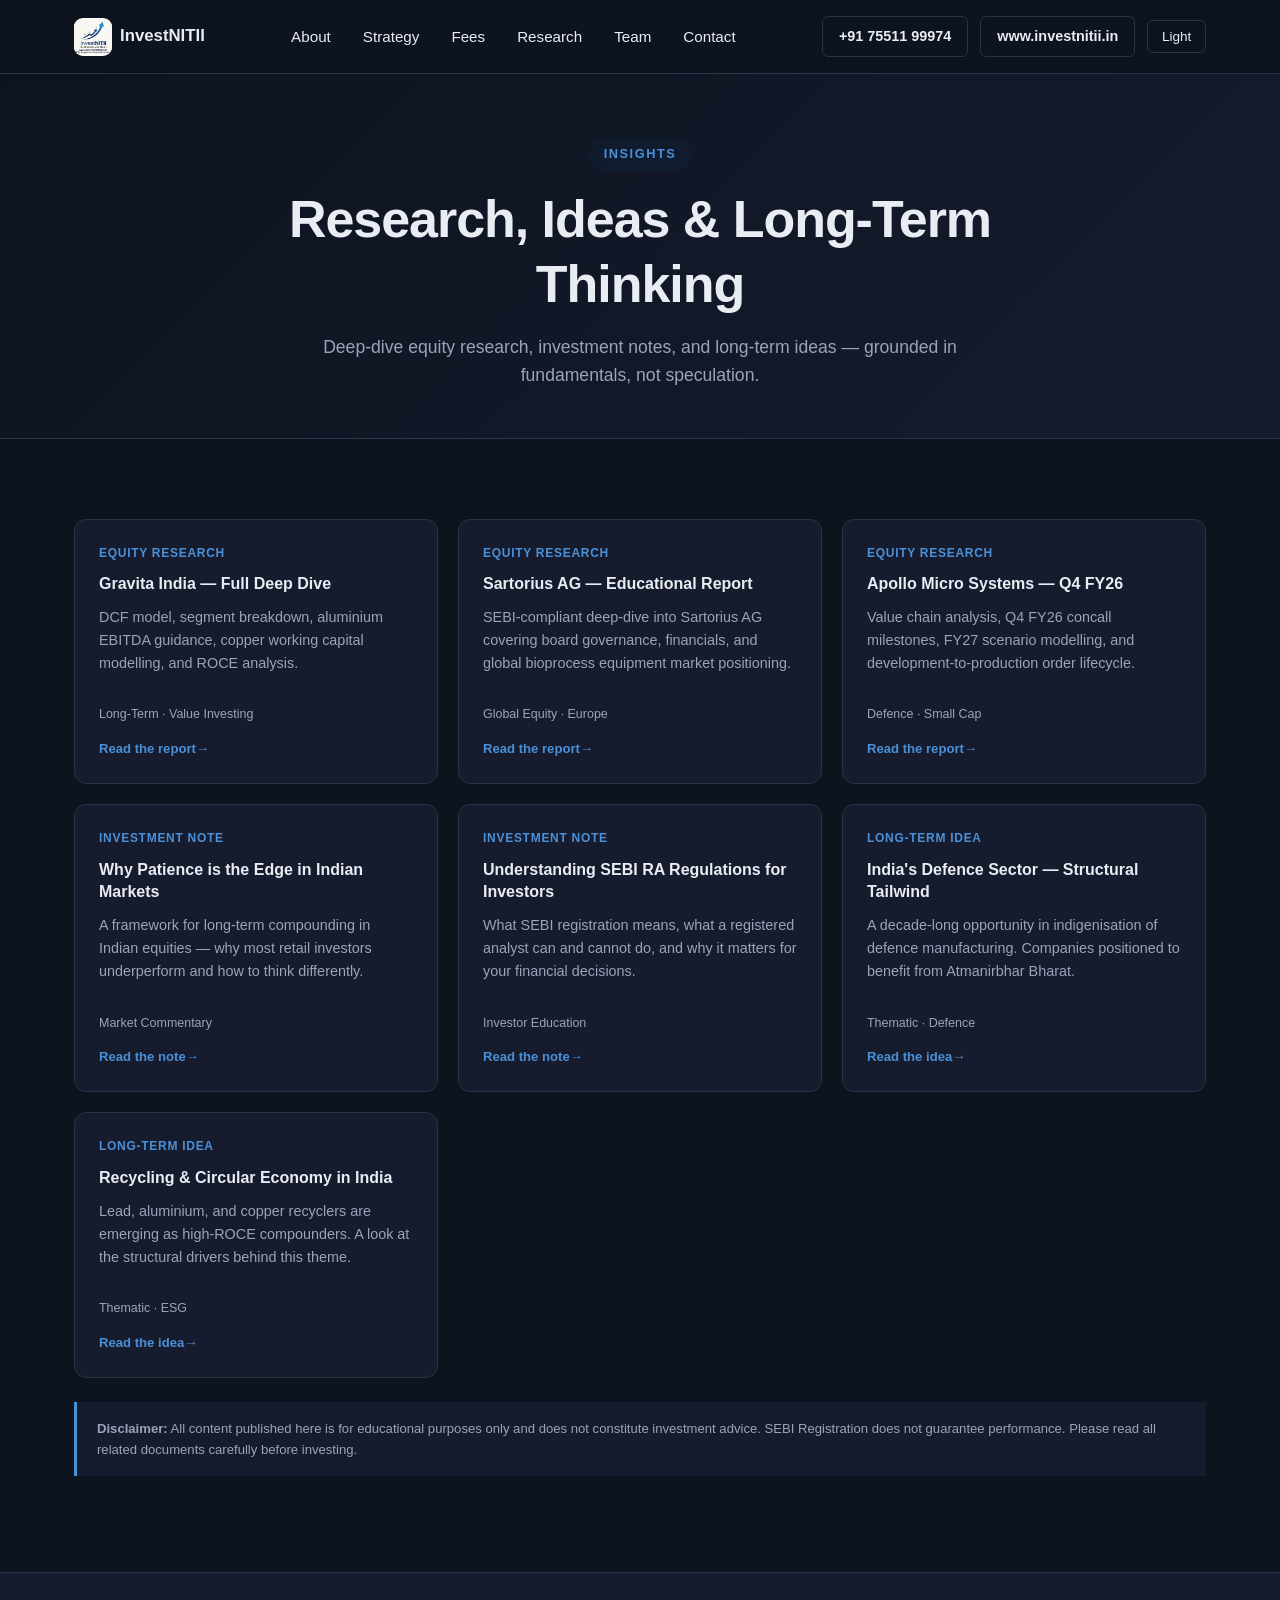
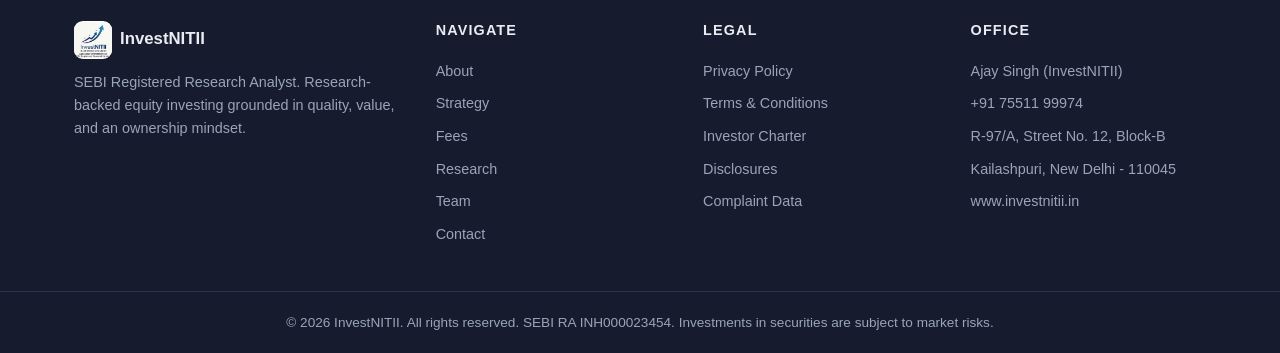
==== research/index.html @ 19f16cee "added research multile mamangement" ====
<!DOCTYPE html>
<html lang="en">
<head>
  <meta charset="UTF-8" />
  <meta name="viewport" content="width=device-width, initial-scale=1.0" />

  <!-- Primary SEO -->
  <title>Research &amp; Insights — InvestNITII (SEBI RA INH000023454)</title>
  <meta name="description" content="Equity research reports, investment notes, and long-term ideas from InvestNITII — SEBI Registered Research Analyst INH000023454." />
  <meta name="author" content="Ajay Singh (InvestNITII)" />
  <meta name="robots" content="index, follow" />
  <link rel="canonical" href="https://www.investnitii.in/research/" />
  <meta name="theme-color" content="#0e0f12" />

  <!-- Open Graph -->
  <meta property="og:type" content="website" />
  <meta property="og:site_name" content="InvestNITII" />
  <meta property="og:title" content="Research &amp; Insights — InvestNITII" />
  <meta property="og:description" content="Equity research reports, investment notes, and long-term ideas, grounded in fundamentals." />
  <meta property="og:url" content="https://www.investnitii.in/research/" />
  <meta property="og:image" content="https://www.investnitii.in/assets/InvestNITII.png" />

  <link rel="icon" type="image/x-icon" href="/favicon.ico" />
  <link rel="icon" type="image/png" sizes="32x32" href="/favicon-32x32.png" />
  <link rel="icon" type="image/png" sizes="16x16" href="/favicon-16x16.png" />
  <link rel="apple-touch-icon" sizes="180x180" href="/apple-touch-icon.png" />

  <link rel="stylesheet" href="/css/styles.css" />
  <link rel="stylesheet" href="/css/logo.css" />
  <link rel="stylesheet" href="/css/research.css" />
</head>
<body class="dark">
  <!-- Header / Navigation -->
  <header class="site-header">
    <div class="container nav-wrap">
      <a href="/" class="brand">
        <span class="logo-badge">
          <img src="/assets/InvestNITII.png" alt="InvestNITII Logo" class="logo-badge__img" width="38" height="38" decoding="async" />
        </span>
        <span class="brand-text">InvestNITII</span>
      </a>
      <nav class="main-nav" aria-label="Main">
        <ul>
          <li><a href="/#about">About</a></li>
          <li><a href="/#strategy">Strategy</a></li>
          <li><a href="/#fees">Fees</a></li>
          <li><a href="/research/">Research</a></li>
          <li><a href="/#team">Team</a></li>
          <li><a href="/#contact">Contact</a></li>
        </ul>
      </nav>
      <div class="nav-actions">
        <a href="tel:+917551199974" class="btn btn-ghost">+91 75511 99974</a>
        <a href="https://www.investnitii.in" target="_blank" rel="noopener" class="btn btn-ghost">www.investnitii.in</a>
        <button id="themeToggle" class="theme-toggle" aria-label="Toggle theme">Dark</button>
      </div>
    </div>
  </header>

  <section class="page-hero">
    <div class="container">
      <p class="eyebrow center">Insights</p>
      <h1>Research, Ideas &amp; Long-Term Thinking</h1>
      <p class="hero-sub">
        Deep-dive equity research, investment notes, and long-term ideas —
        grounded in fundamentals, not speculation.
      </p>
    </div>
  </section>

  <section class="insights">
    <div class="container">
      <!-- ADD A NEW POST: copy one <article> block, change the tag, title,
           href (must match the folder name under /research/), summary and meta. -->
      <div class="insights-grid">
          <article class="insight-card">
            <span class="insight-tag">Equity Research</span>
            <h3><a class="insight-card__link" href="/research/gravita-india-deep-dive/">Gravita India — Full Deep Dive</a></h3>
            <p>DCF model, segment breakdown, aluminium EBITDA guidance, copper working capital modelling, and ROCE analysis.</p>
            <span class="insight-meta">Long-Term · Value Investing</span>
            <span class="insight-card__more">Read the report</span>
          </article>
          <article class="insight-card">
            <span class="insight-tag">Equity Research</span>
            <h3><a class="insight-card__link" href="/research/sartorius-ag-educational-report/">Sartorius AG — Educational Report</a></h3>
            <p>SEBI-compliant deep-dive into Sartorius AG covering board governance, financials, and global bioprocess equipment market positioning.</p>
            <span class="insight-meta">Global Equity · Europe</span>
            <span class="insight-card__more">Read the report</span>
          </article>
          <article class="insight-card">
            <span class="insight-tag">Equity Research</span>
            <h3><a class="insight-card__link" href="/research/apollo-micro-systems-q4-fy26/">Apollo Micro Systems — Q4 FY26</a></h3>
            <p>Value chain analysis, Q4 FY26 concall milestones, FY27 scenario modelling, and development-to-production order lifecycle.</p>
            <span class="insight-meta">Defence · Small Cap</span>
            <span class="insight-card__more">Read the report</span>
          </article>
          <article class="insight-card">
            <span class="insight-tag">Investment Note</span>
            <h3><a class="insight-card__link" href="/research/why-patience-is-the-edge-in-indian-markets/">Why Patience is the Edge in Indian Markets</a></h3>
            <p>A framework for long-term compounding in Indian equities — why most retail investors underperform and how to think differently.</p>
            <span class="insight-meta">Market Commentary</span>
            <span class="insight-card__more">Read the note</span>
          </article>
          <article class="insight-card">
            <span class="insight-tag">Investment Note</span>
            <h3><a class="insight-card__link" href="/research/understanding-sebi-ra-regulations/">Understanding SEBI RA Regulations for Investors</a></h3>
            <p>What SEBI registration means, what a registered analyst can and cannot do, and why it matters for your financial decisions.</p>
            <span class="insight-meta">Investor Education</span>
            <span class="insight-card__more">Read the note</span>
          </article>
          <article class="insight-card">
            <span class="insight-tag">Long-Term Idea</span>
            <h3><a class="insight-card__link" href="/research/india-defence-sector-structural-tailwind/">India's Defence Sector — Structural Tailwind</a></h3>
            <p>A decade-long opportunity in indigenisation of defence manufacturing. Companies positioned to benefit from Atmanirbhar Bharat.</p>
            <span class="insight-meta">Thematic · Defence</span>
            <span class="insight-card__more">Read the idea</span>
          </article>
          <article class="insight-card">
            <span class="insight-tag">Long-Term Idea</span>
            <h3><a class="insight-card__link" href="/research/recycling-and-circular-economy-in-india/">Recycling & Circular Economy in India</a></h3>
            <p>Lead, aluminium, and copper recyclers are emerging as high-ROCE compounders. A look at the structural drivers behind this theme.</p>
            <span class="insight-meta">Thematic · ESG</span>
            <span class="insight-card__more">Read the idea</span>
          </article>
      </div>

      <p class="insights-disclaimer">
        <strong>Disclaimer:</strong> All content published here is for educational purposes only and does not constitute investment advice.
        SEBI Registration does not guarantee performance. Please read all related documents carefully before investing.
      </p>
    </div>
  </section>

  <!-- Footer -->
  <footer class="site-footer">
    <div class="container footer-grid">
      <div>
        <div class="brand">
          <span class="logo-badge logo-badge--up">
            <img src="/assets/InvestNITII.png" alt="InvestNITII Logo" class="logo-badge__img" width="38" height="38" decoding="async" loading="lazy" />
          </span>
          <span class="brand-text">InvestNITII</span>
        </div>
        <p class="footer-blurb">
          SEBI Registered Research Analyst. Research-backed equity investing
          grounded in quality, value, and an ownership mindset.
        </p>
      </div>
      <div>
        <h5>Navigate</h5>
        <ul>
          <li><a href="/#about">About</a></li>
          <li><a href="/#strategy">Strategy</a></li>
          <li><a href="/#fees">Fees</a></li>
          <li><a href="/research/">Research</a></li>
          <li><a href="/#team">Team</a></li>
          <li><a href="/#contact">Contact</a></li>
        </ul>
      </div>
      <div>
        <h5>Legal</h5>
        <ul>
          <li><a href="/pages/privacy-policy.html">Privacy Policy</a></li>
          <li><a href="/pages/privacy-policy.html#terms">Terms &amp; Conditions</a></li>
          <li><a href="/pages/privacy-policy.html#charter">Investor Charter</a></li>
          <li><a href="/pages/privacy-policy.html#ra-disclosure">Disclosures</a></li>
          <li><a href="/pages/complaint-data.html">Complaint Data</a></li>
        </ul>
      </div>
      <div>
        <h5>Office</h5>
        <ul>
          <li>Ajay Singh (InvestNITII)</li>
          <li><a href="tel:+917551199974">+91 75511 99974</a></li>
          <li>R-97/A, Street No. 12, Block-B</li>
          <li>Kailashpuri, New Delhi - 110045</li>
          <li><a href="https://www.investnitii.in" target="_blank" rel="noopener">www.investnitii.in</a></li>
        </ul>
      </div>
    </div>
    <div class="copyright">
      <div class="container">
        © 2026 InvestNITII. All rights reserved. SEBI RA INH000023454.
        Investments in securities are subject to market risks.
      </div>
    </div>
  </footer>

  <script src="/js/main.js"></script>
</body>
</html>
---- css/styles.css ----
/* ---------- Reset & Base ---------- */
*, *::before, *::after { box-sizing: border-box; }
html { scroll-behavior: smooth; }
body {
  margin: 0;
  font-family: -apple-system, BlinkMacSystemFont, "Segoe UI", Roboto, "Helvetica Neue", Arial, sans-serif;
  color: #1a1f2e;
  background: #ffffff;
  line-height: 1.6;
  -webkit-font-smoothing: antialiased;
  transition: background 0.3s ease, color 0.3s ease;
}

:root {
  --bg: #ffffff;
  --bg-alt: #f7f8fb;
  --text: #1a1f2e;
  --text-muted: #5a6477;
  --border: #e4e8ef;
  --primary: #0a4d8c;
  --primary-dark: #073a6b;
  --accent: #c8a050;
  --card-bg: #ffffff;
  --shadow: 0 4px 20px rgba(10, 30, 60, 0.06);
  --shadow-lg: 0 12px 40px rgba(10, 30, 60, 0.1);
}

body.dark {
  --bg: #0e1320;
  --bg-alt: #161c2d;
  --text: #e8ecf3;
  --text-muted: #9aa4b8;
  --border: #2a3245;
  --primary: #4a90d9;
  --primary-dark: #3a7ec0;
  --accent: #d4b06a;
  --card-bg: #161c2d;
  --shadow: 0 4px 20px rgba(0, 0, 0, 0.3);
  --shadow-lg: 0 12px 40px rgba(0, 0, 0, 0.5);
  background: var(--bg);
  color: var(--text);
}

body { background: var(--bg); color: var(--text); }

.container {
  max-width: 1180px;
  margin: 0 auto;
  padding: 0 1.5rem;
}

h1, h2, h3, h4, h5 {
  font-weight: 700;
  line-height: 1.25;
  margin: 0 0 0.75rem;
  color: var(--text);
}
h1 { font-size: clamp(2rem, 4.5vw, 3.25rem); letter-spacing: -0.02em; }
h2 { font-size: clamp(1.6rem, 3vw, 2.25rem); letter-spacing: -0.01em; }
h3 { font-size: 1.2rem; }
p  { margin: 0 0 1rem; color: var(--text-muted); }

a { color: var(--primary); text-decoration: none; transition: color 0.2s; }
a:hover { color: var(--primary-dark); }

/* ---------- Buttons ---------- */
.btn {
  display: inline-block;
  padding: 0.75rem 1.5rem;
  border-radius: 6px;
  font-weight: 600;
  font-size: 0.95rem;
  border: 1.5px solid transparent;
  cursor: pointer;
  transition: all 0.2s ease;
  text-align: center;
}
.btn-primary {
  background: var(--primary);
  color: #fff;
  border-color: var(--primary);
}
.btn-primary:hover { background: var(--primary-dark); border-color: var(--primary-dark); color: #fff; }
.btn-outline {
  background: transparent;
  color: var(--primary);
  border-color: var(--primary);
}
.btn-outline:hover { background: var(--primary); color: #fff; }
.btn-ghost {
  background: transparent;
  color: var(--text);
  border-color: var(--border);
  padding: 0.5rem 1rem;
  font-size: 0.9rem;
}
.btn-ghost:hover { border-color: var(--primary); color: var(--primary); }

/* ---------- Header ---------- */
.site-header {
  position: sticky;
  top: 0;
  z-index: 100;
  background: rgba(255, 255, 255, 0.95);
  backdrop-filter: blur(10px);
  border-bottom: 1px solid var(--border);
}
body.dark .site-header { background: rgba(14, 19, 32, 0.95); }

.nav-wrap {
  display: flex;
  align-items: center;
  justify-content: space-between;
  padding: 1rem 1.5rem;
  gap: 2rem;
}
.brand {
  display: flex;
  align-items: center;
  gap: 0.5rem;
  font-weight: 700;
}
.brand-mark {
  display: inline-flex;
  align-items: center;
  justify-content: center;
  width: 38px;
  height: 38px;
  background: var(--primary);
  color: #fff;
  border-radius: 6px;
  font-size: 0.85rem;
  letter-spacing: 0.05em;
}
.brand-logo {
  width: 38px;
  height: 38px;
  object-fit: contain;
  border-radius: 6px;
}
.brand-text { color: var(--text); font-size: 1.05rem; }

.main-nav ul {
  display: flex;
  gap: 2rem;
  list-style: none;
  margin: 0;
  padding: 0;
}
.main-nav a {
  color: var(--text);
  font-weight: 500;
  font-size: 0.95rem;
}
.main-nav a:hover { color: var(--primary); }

.nav-actions { display: flex; gap: 0.75rem; align-items: center; }
.theme-toggle {
  background: transparent;
  border: 1px solid var(--border);
  color: var(--text);
  padding: 0.5rem 0.85rem;
  border-radius: 6px;
  cursor: pointer;
  font-size: 0.85rem;
  transition: all 0.2s;
}
.theme-toggle:hover { border-color: var(--primary); color: var(--primary); }

/* ---------- Hero ---------- */
.hero {
  padding: 6rem 0 5rem;
  background: linear-gradient(135deg, var(--bg) 0%, var(--bg-alt) 100%);
  text-align: center;
}
.eyebrow {
  display: inline-block;
  font-size: 0.8rem;
  font-weight: 600;
  text-transform: uppercase;
  letter-spacing: 0.12em;
  color: var(--primary);
  background: rgba(10, 77, 140, 0.08);
  padding: 0.4rem 0.9rem;
  border-radius: 20px;
  margin-bottom: 1.5rem;
}
.hero h1 { max-width: 900px; margin: 0 auto 1.25rem; }
.hero h1 .accent { color: var(--primary); }
.hero-sub {
  font-size: 1.1rem;
  max-width: 680px;
  margin: 0 auto 2rem;
}
.hero-cta {
  display: flex;
  gap: 1rem;
  justify-content: center;
  flex-wrap: wrap;
  margin-bottom: 2.5rem;
}
.credentials {
  display: flex;
  gap: 2rem;
  justify-content: center;
  flex-wrap: wrap;
  list-style: none;
  padding: 0;
  margin: 0;
  font-size: 0.9rem;
  color: var(--text-muted);
}
.credentials strong { color: var(--text); }

/* ---------- About ---------- */
.about { padding: 5rem 0; background: var(--bg); }
.grid-2 {
  display: grid;
  grid-template-columns: 1fr 1fr;
  gap: 3rem;
  align-items: center;
}
.about-stats {
  display: grid;
  grid-template-columns: 1fr 1fr;
  gap: 1rem;
}
.stat {
  background: var(--bg-alt);
  border: 1px solid var(--border);
  border-radius: 10px;
  padding: 1.75rem 1.25rem;
  text-align: center;
}
.stat-num {
  display: block;
  font-size: 2.25rem;
  font-weight: 700;
  color: var(--primary);
  line-height: 1;
  margin-bottom: 0.4rem;
}
.stat-label {
  font-size: 0.85rem;
  color: var(--text-muted);
  text-transform: uppercase;
  letter-spacing: 0.05em;
}

/* ---------- Services / Strategy ---------- */
.services { padding: 5rem 0; background: var(--bg-alt); }
.section-sub {
  text-align: center;
  max-width: 620px;
  margin: 0 auto 3rem;
}
.services h2, .fees h2, .compliance h2, .team h2 { text-align: center; }
.eyebrow.center { display: block; text-align: center; margin: 0 auto 1rem; width: fit-content; }

.cards {
  display: grid;
  grid-template-columns: repeat(3, 1fr);
  gap: 1.5rem;
}
.cards-4 { grid-template-columns: repeat(4, 1fr); }
.card {
  background: var(--card-bg);
  border: 1px solid var(--border);
  border-radius: 10px;
  padding: 2rem;
  box-shadow: var(--shadow);
  transition: transform 0.2s, box-shadow 0.2s;
}
.card:hover { transform: translateY(-4px); box-shadow: var(--shadow-lg); }
.card-icon {
  width: 48px;
  height: 48px;
  border-radius: 8px;
  background: rgba(10, 77, 140, 0.1);
  color: var(--primary);
  display: inline-flex;
  align-items: center;
  justify-content: center;
  font-size: 1.5rem;
  font-weight: 700;
  margin-bottom: 1rem;
}

/* ---------- Vision / Goal mini-cards (inside About) ---------- */
.vm-grid {
  display: grid;
  grid-template-columns: 1fr 1fr;
  gap: 1rem;
  margin-top: 1.5rem;
}
.vm-card {
  background: var(--bg-alt);
  border: 1px solid var(--border);
  border-left: 3px solid var(--primary);
  border-radius: 8px;
  padding: 1.25rem;
}
.vm-card h4 {
  font-size: 0.85rem;
  text-transform: uppercase;
  letter-spacing: 0.1em;
  color: var(--primary);
  margin: 0 0 0.5rem;
}
.vm-card p { font-size: 0.9rem; margin: 0; }

/* ---------- Team ---------- */
.team { padding: 5rem 0; background: var(--bg); }
.team-grid {
  display: grid;
  grid-template-columns: 1fr 1fr;
  gap: 2rem;
}
.member {
  background: var(--card-bg);
  border: 1px solid var(--border);
  border-radius: 12px;
  padding: 2rem;
  box-shadow: var(--shadow);
}
.member-avatar {
  width: 64px;
  height: 64px;
  border-radius: 50%;
  background: linear-gradient(135deg, var(--primary), var(--primary-dark));
  color: #fff;
  display: inline-flex;
  align-items: center;
  justify-content: center;
  font-size: 1.4rem;
  font-weight: 700;
  margin-bottom: 1rem;
  letter-spacing: 0.05em;
}
.member h3 { font-size: 1.3rem; margin-bottom: 0.25rem; }
.member-role {
  color: var(--primary);
  font-weight: 600;
  font-size: 0.9rem;
  margin-bottom: 1rem;
}
.member-creds {
  list-style: none;
  padding: 0;
  margin: 1.25rem 0 0;
  border-top: 1px solid var(--border);
  padding-top: 1rem;
}
.member-creds li {
  font-size: 0.85rem;
  color: var(--text-muted);
  padding: 0.3rem 0;
}
.member-creds li::before {
  content: "▸ ";
  color: var(--primary);
  font-weight: 700;
}

/* ---------- Fees ---------- */
.fees { padding: 5rem 0; background: var(--bg); }
.pricing {
  display: grid;
  grid-template-columns: repeat(3, 1fr);
  gap: 1.5rem;
  align-items: stretch;
}
.pricing.pricing-single {
  grid-template-columns: minmax(0, 520px);
  justify-content: center;
}
.pricing.pricing-single .plan.featured { transform: none; }
.pricing.pricing-single .plan.featured:hover { transform: translateY(-4px); }
.pricing.pricing-five {
  grid-template-columns: repeat(5, 1fr);
}
.pricing.pricing-five .plan.featured { transform: none; }
.pricing.pricing-five .plan.featured:hover { transform: translateY(-4px); }
.fee-note {
  max-width: 620px;
  margin: 2rem auto 0;
  text-align: center;
  font-size: 0.85rem;
  color: var(--text-muted);
  font-style: italic;
}
.plan {
  position: relative;
  background: var(--card-bg);
  border: 1px solid var(--border);
  border-radius: 12px;
  padding: 2rem 1.75rem;
  display: flex;
  flex-direction: column;
  transition: transform 0.2s, box-shadow 0.2s;
}
.plan:hover { transform: translateY(-4px); box-shadow: var(--shadow-lg); }
.plan.featured {
  border-color: var(--primary);
  border-width: 2px;
  transform: scale(1.03);
  box-shadow: var(--shadow-lg);
}
.plan.featured:hover { transform: scale(1.03) translateY(-4px); }
.badge {
  position: absolute;
  top: -12px;
  left: 50%;
  transform: translateX(-50%);
  background: var(--primary);
  color: #fff;
  padding: 0.3rem 0.9rem;
  border-radius: 20px;
  font-size: 0.75rem;
  font-weight: 600;
  text-transform: uppercase;
  letter-spacing: 0.05em;
}
.price {
  font-size: 2rem;
  font-weight: 700;
  color: var(--text);
  margin: 0.75rem 0 0.25rem;
}
.price span {
  display: block;
  font-size: 0.85rem;
  font-weight: 500;
  color: var(--text-muted);
  margin-top: 0.25rem;
}
.plan-meta {
  font-size: 0.85rem;
  color: var(--primary);
  margin-bottom: 1.25rem;
  font-weight: 500;
}
.plan ul,
.plan-features {
  list-style: none;
  padding: 0;
  margin: 0.75rem 0 1.5rem;
  flex: 1;
}
.plan li {
  padding: 0.5rem 0;
  border-bottom: 1px solid var(--border);
  font-size: 0.95rem;
  color: var(--text-muted);
}
.plan li::before {
  content: "✓";
  color: var(--primary);
  font-weight: 700;
  margin-right: 0.5rem;
}

/* ---------- Compliance ---------- */
.compliance { padding: 5rem 0; background: var(--bg-alt); }
.compliance-grid {
  display: grid;
  grid-template-columns: repeat(4, 1fr);
  gap: 1rem;
  margin-bottom: 2.5rem;
}
.comp-card {
  display: block;
  background: var(--card-bg);
  border: 1px solid var(--border);
  border-radius: 10px;
  padding: 1.5rem;
  transition: all 0.2s;
}
.comp-card:hover {
  border-color: var(--primary);
  transform: translateY(-2px);
  box-shadow: var(--shadow);
}
.comp-card h4 {
  color: var(--text);
  font-size: 1rem;
  margin-bottom: 0.5rem;
}
.comp-card p { font-size: 0.85rem; margin: 0; }
.disclaimer {
  background: var(--card-bg);
  border-left: 3px solid var(--accent);
  padding: 1.25rem 1.5rem;
  border-radius: 6px;
  font-size: 0.9rem;
  color: var(--text-muted);
}
.disclaimer strong { color: var(--text); }

/* ---------- Contact ---------- */
.contact { padding: 5rem 0; background: var(--bg); }
.contact-list {
  list-style: none;
  padding: 0;
  margin: 1.5rem 0 0;
}
.contact-list li {
  padding: 0.6rem 0;
  border-bottom: 1px solid var(--border);
  color: var(--text-muted);
}
.contact-list li {
  display: grid;
  grid-template-columns: 110px 1fr;
  align-items: baseline;
  gap: 0.5rem;
}
.contact-list strong { color: var(--text); }

.contact-form {
  background: var(--bg-alt);
  border: 1px solid var(--border);
  border-radius: 12px;
  padding: 2rem;
  display: flex;
  flex-direction: column;
  gap: 1rem;
}
.contact-form label {
  display: flex;
  flex-direction: column;
  font-size: 0.85rem;
  font-weight: 600;
  color: var(--text);
  gap: 0.4rem;
}
.contact-form input,
.contact-form textarea {
  font-family: inherit;
  font-size: 0.95rem;
  padding: 0.7rem 0.9rem;
  border: 1px solid var(--border);
  border-radius: 6px;
  background: var(--card-bg);
  color: var(--text);
  transition: border-color 0.2s;
}
.contact-form input:focus,
.contact-form textarea:focus {
  outline: none;
  border-color: var(--primary);
}
.form-success {
  color: #27ae60;
  font-size: 0.9rem;
  font-weight: 600;
  padding: 0.5rem 0;
}
body.dark .form-success { color: #2ecc71; }

/* ---------- Footer ---------- */
.site-footer {
  background: var(--bg-alt);
  border-top: 1px solid var(--border);
  padding-top: 3rem;
}
.footer-grid {
  display: grid;
  grid-template-columns: 1.4fr 1fr 1fr 1fr;
  gap: 2rem;
  padding-bottom: 2.5rem;
}
.site-footer h5 {
  font-size: 0.9rem;
  text-transform: uppercase;
  letter-spacing: 0.08em;
  margin-bottom: 1rem;
}
.site-footer ul {
  list-style: none;
  padding: 0;
  margin: 0;
}
.site-footer li {
  padding: 0.3rem 0;
  color: var(--text-muted);
  font-size: 0.9rem;
}
.site-footer a { color: var(--text-muted); }
.site-footer a:hover { color: var(--primary); }
.footer-blurb { font-size: 0.9rem; margin-top: 0.75rem; }

.copyright {
  border-top: 1px solid var(--border);
  padding: 1.25rem 0;
  font-size: 0.85rem;
  color: var(--text-muted);
  text-align: center;
}

/* ---------- Research / Google Sheets ---------- */
.research { padding: 5rem 0; background: var(--bg); }
.research h2 { text-align: center; }

.sheet-ui {
  background: var(--card-bg);
  border: 1px solid var(--border);
  border-radius: 12px;
  overflow: hidden;
  box-shadow: var(--shadow);
}

/* Tab bar */
.sheet-tabs {
  display: flex;
  flex-wrap: wrap;
  gap: 0;
  border-bottom: 2px solid var(--border);
  background: var(--bg-alt);
  overflow-x: auto;
}
.sheet-tab {
  padding: 0.75rem 1.4rem;
  background: transparent;
  border: none;
  border-bottom: 2px solid transparent;
  margin-bottom: -2px;
  cursor: pointer;
  font-size: 0.9rem;
  font-weight: 500;
  color: var(--text-muted);
  white-space: nowrap;
  transition: color 0.2s, border-color 0.2s;
  font-family: inherit;
}
.sheet-tab:hover { color: var(--text); }
.sheet-tab.active {
  color: var(--primary);
  border-bottom-color: var(--primary);
  font-weight: 700;
  background: var(--card-bg);
}

/* Table area */
.sheet-body { padding: 0; }

.sheet-loading {
  display: flex;
  align-items: center;
  gap: 0.75rem;
  padding: 3rem 2rem;
  color: var(--text-muted);
  font-size: 0.95rem;
}
.spinner {
  display: inline-block;
  width: 18px;
  height: 18px;
  border: 2px solid var(--border);
  border-top-color: var(--primary);
  border-radius: 50%;
  animation: spin 0.7s linear infinite;
  flex-shrink: 0;
}
@keyframes spin { to { transform: rotate(360deg); } }

.sheet-error {
  padding: 2rem;
  color: #c0392b;
  font-size: 0.9rem;
  line-height: 1.6;
}
body.dark .sheet-error { color: #e57373; }
.sheet-empty {
  padding: 2rem;
  color: var(--text-muted);
  font-size: 0.9rem;
}

.sheet-table-wrap {
  overflow-x: auto;
  -webkit-overflow-scrolling: touch;
}
.sheet-table {
  width: 100%;
  border-collapse: collapse;
  font-size: 0.9rem;
}
.sheet-table thead {
  background: var(--bg-alt);
  position: sticky;
  top: 0;
  z-index: 1;
}
.sheet-table th {
  padding: 0.75rem 1rem;
  text-align: left;
  font-weight: 600;
  font-size: 0.8rem;
  text-transform: uppercase;
  letter-spacing: 0.06em;
  color: var(--text-muted);
  border-bottom: 2px solid var(--border);
  white-space: nowrap;
}
.sheet-table td {
  padding: 0.75rem 1rem;
  border-bottom: 1px solid var(--border);
  color: var(--text);
  vertical-align: middle;
}
.sheet-table tbody tr:last-child td { border-bottom: none; }
.sheet-table tbody tr:hover { background: rgba(10, 77, 140, 0.04); }
body.dark .sheet-table tbody tr:hover { background: rgba(74, 144, 217, 0.06); }

.sheet-count {
  padding: 0.6rem 1rem;
  font-size: 0.8rem;
  color: var(--text-muted);
  text-align: right;
  border-top: 1px solid var(--border);
  margin: 0;
}
.sheet-title {
  padding: 0.65rem 1rem;
  font-size: 0.78rem;
  font-weight: 700;
  text-transform: uppercase;
  letter-spacing: 0.09em;
  color: var(--text-muted);
  background: var(--bg-alt);
  border-bottom: 1px solid var(--border);
}
.zero-badge {
  display: inline-block;
  background: rgba(39, 174, 96, 0.12);
  color: #27ae60;
  border: 1px solid rgba(39, 174, 96, 0.3);
  border-radius: 20px;
  padding: 0.15rem 0.6rem;
  font-size: 0.8rem;
  font-weight: 700;
  letter-spacing: 0.02em;
}
body.dark .zero-badge {
  background: rgba(46, 204, 113, 0.12);
  color: #2ecc71;
  border-color: rgba(46, 204, 113, 0.25);
}
.cell-dash {
  color: var(--text-muted);
  font-size: 0.9rem;
}

/* ---------- Disclaimer Bar ---------- */
.disclaimer-bar {
  background: var(--bg-alt);
  border-top: 1px solid var(--border);
  border-bottom: 1px solid var(--border);
  padding: 1.25rem 0;
  font-size: 0.85rem;
  color: var(--text-muted);
  line-height: 1.6;
}
.disclaimer-bar strong { color: var(--text); }

/* ---------- Responsive ---------- */
@media (max-width: 900px) {
  .main-nav { display: none; }
  .grid-2 { grid-template-columns: 1fr; }
  .cards, .pricing { grid-template-columns: 1fr; }
  .cards-4 { grid-template-columns: 1fr; }
  .vm-grid { grid-template-columns: 1fr; }
  .team-grid { grid-template-columns: 1fr; }
  .plan.featured { transform: none; }
  .plan.featured:hover { transform: translateY(-4px); }
  .compliance-grid { grid-template-columns: 1fr 1fr; }
  .footer-grid { grid-template-columns: 1fr 1fr; }
  .hero { padding: 4rem 0 3rem; }
}
@media (max-width: 1024px) {
  .cards-4 { grid-template-columns: 1fr 1fr; }
}
@media (max-width: 540px) {
  .compliance-grid, .footer-grid { grid-template-columns: 1fr; }
  .about-stats { grid-template-columns: 1fr 1fr; }
  .credentials { gap: 1rem; flex-direction: column; }
  .nav-actions .btn-ghost { display: none; }
}

/* ---------- Insights ---------- */
.insights { padding: 5rem 0; }
.insights-tabs {
  display: flex;
  gap: 0.75rem;
  margin: 2rem 0 1.75rem;
  flex-wrap: wrap;
}
.tab-btn {
  padding: 0.5rem 1.25rem;
  border-radius: 999px;
  border: 1.5px solid var(--border);
  background: transparent;
  color: var(--text-muted);
  font-size: 0.9rem;
  cursor: pointer;
  transition: all 0.2s;
  font-family: inherit;
}
.tab-btn:hover { border-color: var(--primary); color: var(--primary); }
.tab-btn.active { background: var(--primary); border-color: var(--primary); color: #fff; font-weight: 600; }
.tab-content { display: none; }
.tab-content.active { display: block; }
.insights-grid {
  display: grid;
  grid-template-columns: repeat(3, 1fr);
  gap: 1.25rem;
  margin-bottom: 1.5rem;
}
.insight-card {
  background: var(--bg-alt);
  border: 1px solid var(--border);
  border-radius: var(--radius);
  padding: 1.5rem;
  display: flex;
  flex-direction: column;
  gap: 0.65rem;
  transition: transform 0.2s, box-shadow 0.2s;
}
.insight-card:hover { transform: translateY(-3px); box-shadow: 0 6px 24px rgba(0,0,0,0.12); }
.insight-tag {
  font-size: 0.75rem;
  font-weight: 600;
  color: var(--primary);
  text-transform: uppercase;
  letter-spacing: 0.06em;
}
.insight-card h3 { font-size: 1rem; font-weight: 600; color: var(--text); line-height: 1.4; }
.insight-card p { font-size: 0.9rem; color: var(--text-muted); line-height: 1.6; flex: 1; }
.insight-meta { font-size: 0.78rem; color: var(--text-muted); margin-top: 0.25rem; }
.insights-disclaimer {
  font-size: 0.82rem;
  color: var(--text-muted);
  margin-top: 1.5rem;
  padding: 1rem 1.25rem;
  border-left: 3px solid var(--primary);
  background: var(--bg-alt);
  border-radius: 0 var(--radius) var(--radius) 0;
  line-height: 1.6;
}
@media (max-width: 768px) {
  .insights-grid { grid-template-columns: 1fr; }
  .insights-tabs { gap: 0.5rem; }
}
---- css/logo.css ----
/* ==========================================================================
   Logo badge — reusable wrapper for the InvestNITII mark
   --------------------------------------------------------------------------
   Drop it in anywhere (fix the img path for the page's depth):

     <span class="logo-badge">
       <img class="logo-badge__img" src="assets/InvestNITII.png"
            alt="InvestNITII logo" width="38" height="38" decoding="async" />
     </span>

   …or skip the path juggling entirely — --auto paints the mark from this
   stylesheet, so the same snippet works from any folder:

     <span class="logo-badge logo-badge--auto" role="img"
           aria-label="InvestNITII logo"></span>

   (Use the <img> version for the header / footer brand, where the logo is
   worth having in the markup for SEO; --auto for everything else.)

   On hover / keyboard focus the badge lifts and a magnified, readable copy
   of the logo pops out beside it — the fine print (tagline, SEBI reg. no.)
   is legible without leaving the page.

   Size      .logo-badge--xs | --sm | (default 38px) | --md | --lg | --xl
             or per instance: style="--logo-size: 64px"
   Shape     .logo-badge--round   circular badge
             .logo-badge--flat    drops the badge surface + ring (the PNG
                                  keeps its own off-white background)
   Magnifier .logo-badge--up      pop above instead of below (use in footers)
             .logo-badge--center  centre the panel on the badge
             .logo-badge--right   align the panel's right edge to the badge
             .logo-badge--static  no magnifier at all
             or per instance: style="--logo-preview-size: 320px"
   ========================================================================== */

.logo-badge {
  /* tokens — override with a modifier class or an inline style */
  --logo-size: 38px;
  --logo-radius: 9px;
  --logo-lift: -2px;
  --logo-preview-size: clamp(190px, 52vw, 268px);
  --logo-preview-gap: 14px;
  --logo-surface: #ffffff;
  --logo-ring: rgba(10, 30, 60, 0.12);
  --logo-ring-active: var(--primary, #0a4d8c);
  --logo-shadow: 0 8px 22px rgba(10, 30, 60, 0.18);
  --logo-shadow-lg: 0 18px 44px rgba(10, 30, 60, 0.26);
  --logo-ease: cubic-bezier(0.2, 0.8, 0.25, 1);

  position: relative;
  z-index: 0;
  display: inline-flex;
  align-items: center;
  justify-content: center;
  flex: 0 0 auto;
  width: var(--logo-size);
  height: var(--logo-size);
  vertical-align: middle;
  /* stay above neighbouring content until the panel has finished fading out */
  transition: z-index 0s linear 0.3s;
}

.logo-badge__img {
  width: 100%;
  height: 100%;
  object-fit: contain;
  border-radius: var(--logo-radius);
  background: var(--logo-surface);
  box-shadow: inset 0 0 0 1px var(--logo-ring);
  transition: transform 0.3s var(--logo-ease), box-shadow 0.3s var(--logo-ease);
}

/* ---------- The magnifier ----------
   The image comes from CSS (path is relative to this file), so the same
   markup works from any folder depth. */
.logo-badge::after {
  content: "";
  position: absolute;
  top: calc(100% + var(--logo-preview-gap));
  left: var(--logo-pop-left, -6px);
  width: var(--logo-preview-size);
  aspect-ratio: 1060 / 992;
  border-radius: 14px;
  background: var(--logo-surface) url("../assets/InvestNITII.png") center / contain no-repeat;
  box-shadow: 0 0 0 1px var(--logo-ring), var(--logo-shadow-lg);
  opacity: 0;
  visibility: hidden;
  translate: var(--logo-pop-x, 0) -8px;
  scale: 0.94;
  transform-origin: top left;
  pointer-events: none;
  transition: opacity 0.22s ease, translate 0.28s var(--logo-ease),
              scale 0.28s var(--logo-ease), visibility 0s linear 0.28s;
}

/* Reveal: pointer hover, and keyboard focus on the badge or its link/button */
@media (hover: hover) and (pointer: fine) {
  .logo-badge:hover { z-index: 40; transition-delay: 0s; }
  .logo-badge:hover .logo-badge__img {
    transform: translateY(var(--logo-lift)) scale(1.06);
    box-shadow: inset 0 0 0 1px var(--logo-ring-active), var(--logo-shadow);
  }
  .logo-badge:hover::after {
    opacity: 1;
    visibility: visible;
    translate: var(--logo-pop-x, 0) 0;
    scale: 1;
    transition-delay: 0s;
  }
}

.logo-badge:focus-visible,
.logo-badge:focus-within,
a:focus-visible > .logo-badge,
button:focus-visible > .logo-badge,
.logo-badge.is-open {
  z-index: 40;
  transition-delay: 0s;
}
.logo-badge:focus-visible .logo-badge__img,
.logo-badge:focus-within .logo-badge__img,
a:focus-visible > .logo-badge .logo-badge__img,
button:focus-visible > .logo-badge .logo-badge__img,
.logo-badge.is-open .logo-badge__img {
  transform: translateY(var(--logo-lift)) scale(1.06);
  box-shadow: inset 0 0 0 1px var(--logo-ring-active), var(--logo-shadow);
}
.logo-badge:focus-visible::after,
.logo-badge:focus-within::after,
a:focus-visible > .logo-badge::after,
button:focus-visible > .logo-badge::after,
.logo-badge.is-open::after {
  opacity: 1;
  visibility: visible;
  translate: var(--logo-pop-x, 0) 0;
  scale: 1;
  transition-delay: 0s;
}

/* ---------- Magnifier placement ---------- */
.logo-badge--up::after {
  top: auto;
  bottom: calc(100% + var(--logo-preview-gap));
  transform-origin: bottom left;
  translate: var(--logo-pop-x, 0) 8px;
}
.logo-badge--center { --logo-pop-x: -50%; --logo-pop-left: 50%; }
.logo-badge--center::after { transform-origin: top center; }
.logo-badge--center.logo-badge--up::after { transform-origin: bottom center; }
.logo-badge--right { --logo-pop-x: -100%; --logo-pop-left: calc(100% + 6px); }
.logo-badge--right::after { transform-origin: top right; }
.logo-badge--right.logo-badge--up::after { transform-origin: bottom right; }

/* ---------- Sizes & shapes ---------- */
.logo-badge--xs { --logo-size: 24px; --logo-radius: 6px; }
.logo-badge--sm { --logo-size: 30px; --logo-radius: 7px; }
.logo-badge--md { --logo-size: 48px; --logo-radius: 11px; }
.logo-badge--lg { --logo-size: 72px; --logo-radius: 16px; }
.logo-badge--xl { --logo-size: 112px; --logo-radius: 22px; }
.logo-badge--round { --logo-radius: 999px; }
.logo-badge--flat { --logo-surface: transparent; --logo-ring: transparent; }

/* Image-less badge: the mark is painted from this file, so no per-page path.
   No transform on hover here — it would drag the magnifier panel with it. */
.logo-badge--auto {
  border-radius: var(--logo-radius);
  background: var(--logo-surface) url("../assets/InvestNITII.png") center / contain no-repeat;
  box-shadow: inset 0 0 0 1px var(--logo-ring);
  transition: box-shadow 0.3s var(--logo-ease), z-index 0s linear 0.3s;
}
@media (hover: hover) and (pointer: fine) {
  .logo-badge--auto:hover { box-shadow: inset 0 0 0 1px var(--logo-ring-active), var(--logo-shadow); }
}
.logo-badge--auto:focus-visible,
.logo-badge--auto.is-open {
  box-shadow: inset 0 0 0 1px var(--logo-ring-active), var(--logo-shadow);
}

/* ---------- Opt out of the magnifier ---------- */
.logo-badge--static::after { content: none; }
.logo-badge--static .logo-badge__img { transform: none; }

/* Touch / coarse pointers: keep the badge, skip the pop-out panel */
@media (hover: none) {
  .logo-badge::after { content: none; }
}

/* ---------- Dark theme ---------- */
body.dark .logo-badge {
  --logo-ring: rgba(255, 255, 255, 0.16);
  --logo-shadow: 0 8px 22px rgba(0, 0, 0, 0.45);
  --logo-shadow-lg: 0 18px 44px rgba(0, 0, 0, 0.6);
}

@media (prefers-reduced-motion: reduce) {
  .logo-badge,
  .logo-badge__img,
  .logo-badge::after {
    transition-duration: 0.01ms;
    transition-delay: 0s;
  }
  .logo-badge::after { scale: 1; translate: var(--logo-pop-x, 0) 0; }
  .logo-badge:hover .logo-badge__img { transform: none; }
}
---- css/research.css ----
/* ==========================================================================
   Research pages — /research/ hub and the individual post pages.
   Loaded in addition to styles.css (and on index.html, for the card links).
   ========================================================================== */

/* ---------- Clickable insight cards (homepage + hub) ----------
   The title is the real link; ::after stretches it over the whole card so
   the entire card is clickable while screen readers still read one link. */
.insight-card { position: relative; border-radius: 12px; }
.insight-card h3 { margin: 0; }
.insight-card__link { color: var(--text); text-decoration: none; }
.insight-card__link::after {
  content: "";
  position: absolute;
  inset: 0;
  border-radius: inherit;
}
.insight-card:hover .insight-card__link,
.insight-card__link:focus-visible { color: var(--primary); }
.insight-card:focus-within {
  outline: 2px solid var(--primary);
  outline-offset: 3px;
}
.insight-card__link:focus-visible { outline: none; }

/* "Read more" affordance */
.insight-card__more {
  font-size: 0.82rem;
  font-weight: 600;
  color: var(--primary);
  margin-top: 0.15rem;
}
.insight-card__more::after {
  content: " →";
  display: inline-block;
  transition: transform 0.2s ease;
}
.insight-card:hover .insight-card__more::after { transform: translateX(3px); }

/* ---------- Hub hero (/research/) ----------
   Mirrors .page-hero in legal.css so the hub doesn't have to load that file. */
.page-hero {
  padding: 4rem 0 3rem;
  background: linear-gradient(135deg, var(--bg) 0%, var(--bg-alt) 100%);
  text-align: center;
  border-bottom: 1px solid var(--border);
}
.page-hero h1 { max-width: 800px; margin: 0 auto 1rem; }
.page-hero .hero-sub { margin: 0 auto; max-width: 640px; }

/* ---------- Post layout ----------
   Named .research-post, not .research — styles.css already uses .research for
   the Google Sheets section, and it centres every h2 inside it. */
.research-post { padding: 2.5rem 0 4rem; background: var(--bg); }
.research-post .container { max-width: 820px; }
/* Long-form copy stays left-aligned whatever styles.css does elsewhere */
.research-post h1,
.research-post h2,
.research-post h3 { text-align: left; }

.breadcrumb {
  font-size: 0.85rem;
  color: var(--text-muted);
  display: flex;
  flex-wrap: wrap;
  gap: 0.4rem;
  margin-bottom: 2rem;
}
.breadcrumb a { color: var(--text-muted); }
.breadcrumb a:hover { color: var(--primary); }
.breadcrumb span[aria-current] { color: var(--text); }

.research-head {
  padding-bottom: 1.75rem;
  border-bottom: 1px solid var(--border);
  margin-bottom: 2rem;
}
.research-head h1 {
  font-size: clamp(1.75rem, 3.6vw, 2.6rem);
  margin: 0.6rem 0 0.9rem;
}
.research-meta {
  font-size: 0.85rem;
  color: var(--text-muted);
  display: flex;
  flex-wrap: wrap;
  gap: 0.45rem;
  margin: 0 0 1.1rem;
}
.research-lead {
  font-size: 1.08rem;
  line-height: 1.7;
  color: var(--text-muted);
  margin: 0;
}

/* ---------- Post body ---------- */
.research-content { font-size: 1rem; line-height: 1.75; }
.research-content h2 {
  font-size: 1.4rem;
  margin: 2.75rem 0 0.9rem;
  color: var(--text);
}
.research-content h3 {
  font-size: 1.1rem;
  margin: 2rem 0 0.6rem;
  color: var(--text);
}
.research-content p { color: var(--text-muted); margin: 0 0 1.15rem; }
.research-content ul,
.research-content ol { color: var(--text-muted); padding-left: 1.4rem; margin: 0 0 1.25rem; }
.research-content li { padding: 0.2rem 0; }
.research-content strong { color: var(--text); }
.research-content a { text-decoration: underline; text-underline-offset: 2px; }

.research-content blockquote {
  margin: 1.75rem 0;
  padding: 1rem 1.35rem;
  border-left: 3px solid var(--primary);
  background: var(--bg-alt);
  border-radius: 0 10px 10px 0;
  color: var(--text);
  font-size: 1.02rem;
}
.research-content figure { margin: 2rem 0; }
.research-content figure img {
  width: 100%;
  height: auto;
  border-radius: 10px;
  border: 1px solid var(--border);
}
.research-content figcaption {
  font-size: 0.82rem;
  color: var(--text-muted);
  margin-top: 0.5rem;
}

/* Tables scroll inside their own box so the page never scrolls sideways */
.table-scroll { overflow-x: auto; margin: 1.75rem 0; }
.research-content table {
  width: 100%;
  border-collapse: collapse;
  font-size: 0.92rem;
  min-width: 480px;
}
.research-content th,
.research-content td {
  text-align: left;
  padding: 0.7rem 0.9rem;
  border-bottom: 1px solid var(--border);
  color: var(--text-muted);
}
.research-content th {
  color: var(--text);
  font-weight: 600;
  background: var(--bg-alt);
  white-space: nowrap;
}

/* ---------- Key takeaways ---------- */
.key-points {
  background: var(--bg-alt);
  border: 1px solid var(--border);
  border-radius: 12px;
  padding: 1.35rem 1.5rem;
  margin: 0 0 2.25rem;
}
.key-points h2 {
  font-size: 0.8rem;
  text-transform: uppercase;
  letter-spacing: 0.08em;
  color: var(--primary);
  margin: 0 0 0.75rem;
}
.key-points ul { margin: 0; padding-left: 1.2rem; color: var(--text-muted); }

/* ---------- Scaffolding helpers (remove as you write) ---------- */
.draft-banner {
  font-size: 0.88rem;
  line-height: 1.6;
  color: var(--text);
  background: rgba(200, 160, 80, 0.12);
  border: 1px dashed var(--accent);
  border-radius: 10px;
  padding: 0.9rem 1.15rem;
  margin: 0 0 2rem;
}
.draft-banner code {
  font-size: 0.85em;
  padding: 0.1em 0.35em;
  border-radius: 4px;
  background: rgba(127, 127, 127, 0.18);
}
.placeholder {
  color: var(--text-muted);
  opacity: 0.75;
  font-style: italic;
  border-left: 2px dashed var(--border);
  padding-left: 0.9rem;
}

/* ---------- Disclosures ---------- */
.disclosures {
  margin-top: 3.5rem;
  padding: 1.5rem 1.75rem;
  background: var(--bg-alt);
  border: 1px solid var(--border);
  border-radius: 12px;
  font-size: 0.86rem;
  line-height: 1.65;
}
.disclosures h2 {
  font-size: 0.95rem;
  margin: 0 0 1rem;
  color: var(--text);
}
.disclosures p { color: var(--text-muted); margin: 0 0 0.85rem; }
.disclosures p:last-child { margin-bottom: 0; }
.disclosures strong { color: var(--text); }

.research-back { margin: 2.5rem 0 0; font-weight: 600; }

@media (max-width: 768px) {
  .research { padding: 1.5rem 0 3rem; }
  .disclosures { padding: 1.25rem; }
}
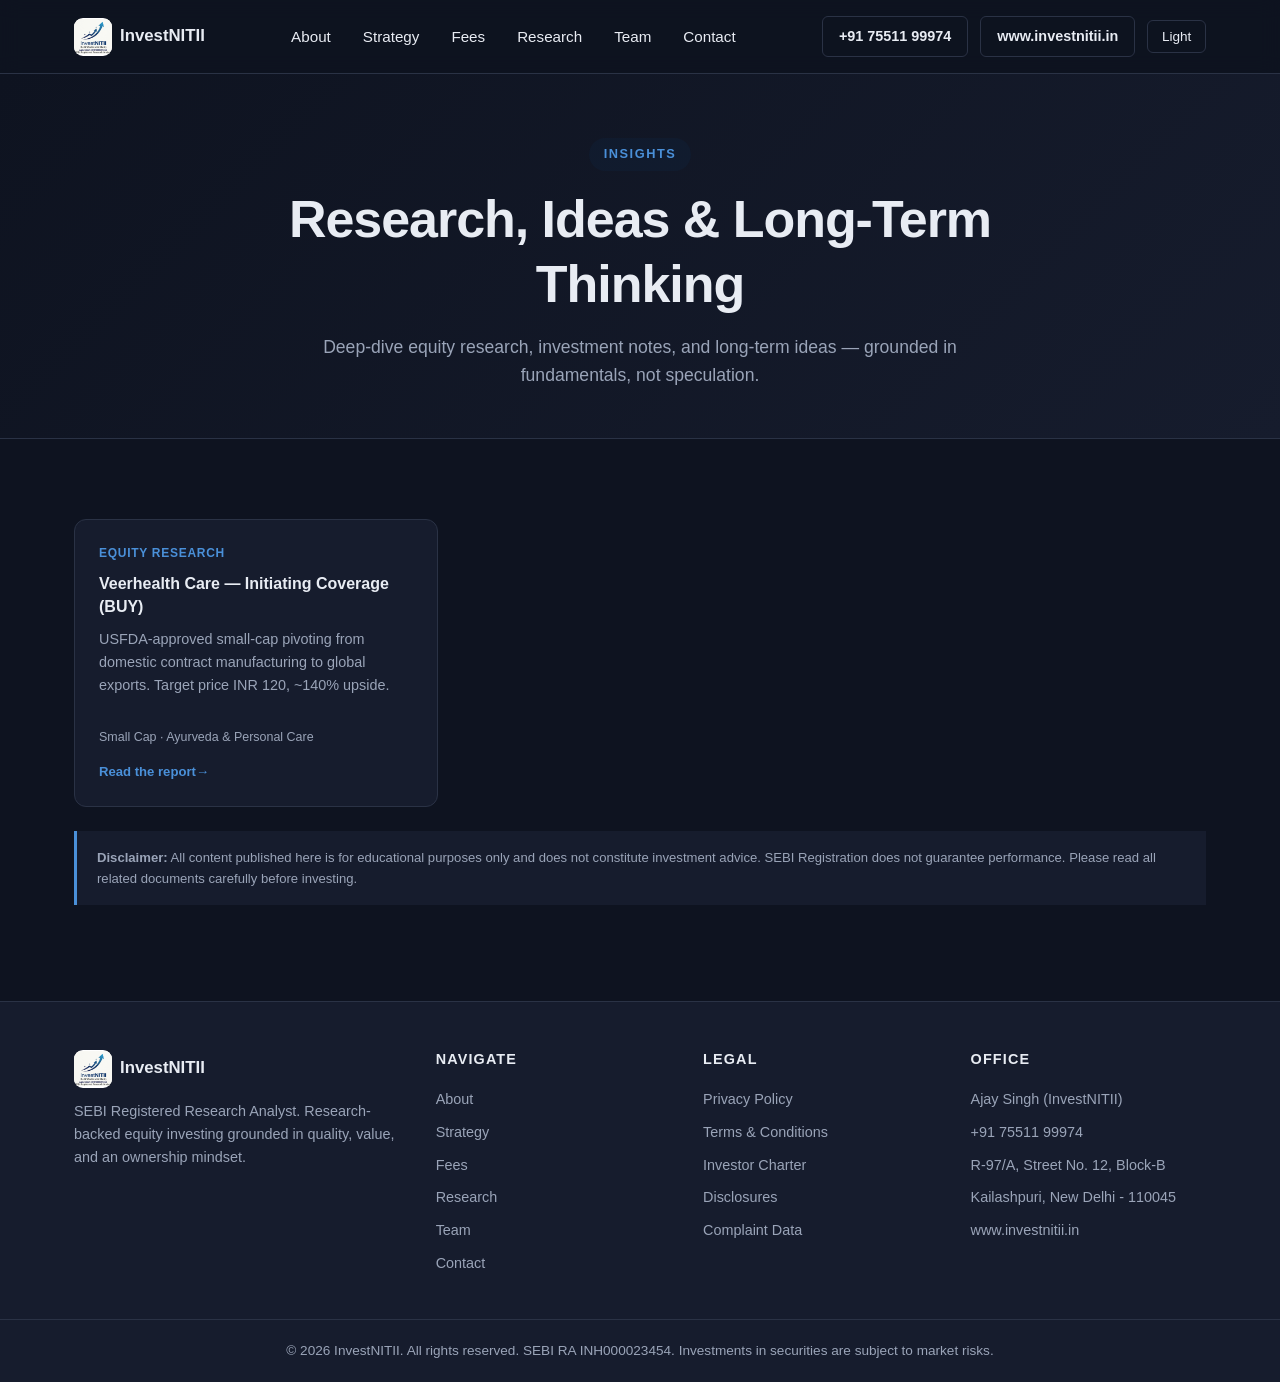
==== commit de0527f6: "added veer health care pdf" ====
--- a/research/index.html
+++ b/research/index.html
@@ -75,52 +75,10 @@
       <div class="insights-grid">
           <article class="insight-card">
             <span class="insight-tag">Equity Research</span>
-            <h3><a class="insight-card__link" href="/research/gravita-india-deep-dive/">Gravita India — Full Deep Dive</a></h3>
-            <p>DCF model, segment breakdown, aluminium EBITDA guidance, copper working capital modelling, and ROCE analysis.</p>
-            <span class="insight-meta">Long-Term · Value Investing</span>
+            <h3><a class="insight-card__link" href="/research/veerhealth-care-initiating-coverage/">Veerhealth Care — Initiating Coverage (BUY)</a></h3>
+            <p>USFDA-approved small-cap pivoting from domestic contract manufacturing to global exports. Target price INR 120, ~140% upside.</p>
+            <span class="insight-meta">Small Cap · Ayurveda &amp; Personal Care</span>
             <span class="insight-card__more">Read the report</span>
-          </article>
-          <article class="insight-card">
-            <span class="insight-tag">Equity Research</span>
-            <h3><a class="insight-card__link" href="/research/sartorius-ag-educational-report/">Sartorius AG — Educational Report</a></h3>
-            <p>SEBI-compliant deep-dive into Sartorius AG covering board governance, financials, and global bioprocess equipment market positioning.</p>
-            <span class="insight-meta">Global Equity · Europe</span>
-            <span class="insight-card__more">Read the report</span>
-          </article>
-          <article class="insight-card">
-            <span class="insight-tag">Equity Research</span>
-            <h3><a class="insight-card__link" href="/research/apollo-micro-systems-q4-fy26/">Apollo Micro Systems — Q4 FY26</a></h3>
-            <p>Value chain analysis, Q4 FY26 concall milestones, FY27 scenario modelling, and development-to-production order lifecycle.</p>
-            <span class="insight-meta">Defence · Small Cap</span>
-            <span class="insight-card__more">Read the report</span>
-          </article>
-          <article class="insight-card">
-            <span class="insight-tag">Investment Note</span>
-            <h3><a class="insight-card__link" href="/research/why-patience-is-the-edge-in-indian-markets/">Why Patience is the Edge in Indian Markets</a></h3>
-            <p>A framework for long-term compounding in Indian equities — why most retail investors underperform and how to think differently.</p>
-            <span class="insight-meta">Market Commentary</span>
-            <span class="insight-card__more">Read the note</span>
-          </article>
-          <article class="insight-card">
-            <span class="insight-tag">Investment Note</span>
-            <h3><a class="insight-card__link" href="/research/understanding-sebi-ra-regulations/">Understanding SEBI RA Regulations for Investors</a></h3>
-            <p>What SEBI registration means, what a registered analyst can and cannot do, and why it matters for your financial decisions.</p>
-            <span class="insight-meta">Investor Education</span>
-            <span class="insight-card__more">Read the note</span>
-          </article>
-          <article class="insight-card">
-            <span class="insight-tag">Long-Term Idea</span>
-            <h3><a class="insight-card__link" href="/research/india-defence-sector-structural-tailwind/">India's Defence Sector — Structural Tailwind</a></h3>
-            <p>A decade-long opportunity in indigenisation of defence manufacturing. Companies positioned to benefit from Atmanirbhar Bharat.</p>
-            <span class="insight-meta">Thematic · Defence</span>
-            <span class="insight-card__more">Read the idea</span>
-          </article>
-          <article class="insight-card">
-            <span class="insight-tag">Long-Term Idea</span>
-            <h3><a class="insight-card__link" href="/research/recycling-and-circular-economy-in-india/">Recycling & Circular Economy in India</a></h3>
-            <p>Lead, aluminium, and copper recyclers are emerging as high-ROCE compounders. A look at the structural drivers behind this theme.</p>
-            <span class="insight-meta">Thematic · ESG</span>
-            <span class="insight-card__more">Read the idea</span>
           </article>
       </div>
 
--- a/css/styles.css
+++ b/css/styles.css
@@ -120,18 +120,6 @@
   gap: 0.5rem;
   font-weight: 700;
 }
-.brand-mark {
-  display: inline-flex;
-  align-items: center;
-  justify-content: center;
-  width: 38px;
-  height: 38px;
-  background: var(--primary);
-  color: #fff;
-  border-radius: 6px;
-  font-size: 0.85rem;
-  letter-spacing: 0.05em;
-}
 .brand-logo {
   width: 38px;
   height: 38px;
@@ -254,7 +242,7 @@
   max-width: 620px;
   margin: 0 auto 3rem;
 }
-.services h2, .fees h2, .compliance h2, .team h2 { text-align: center; }
+.services h2, .fees h2, .compliance h2, .team h2, .insights h2 { text-align: center; }
 .eyebrow.center { display: block; text-align: center; margin: 0 auto 1rem; width: fit-content; }
 
 .cards {
@@ -598,10 +586,7 @@
   text-align: center;
 }
 
-/* ---------- Research / Google Sheets ---------- */
-.research { padding: 5rem 0; background: var(--bg); }
-.research h2 { text-align: center; }
-
+/* ---------- Google Sheets table (complaint data) ---------- */
 .sheet-ui {
   background: var(--card-bg);
   border: 1px solid var(--border);
--- a/css/logo.css
+++ b/css/logo.css
@@ -1,40 +1,21 @@
 /* ==========================================================================
-   Logo badge — reusable wrapper for the InvestNITII mark
-   --------------------------------------------------------------------------
-   Drop it in anywhere (fix the img path for the page's depth):
+   Logo badge — the InvestNITII mark in the header and footer.
 
      <span class="logo-badge">
-       <img class="logo-badge__img" src="assets/InvestNITII.png"
-            alt="InvestNITII logo" width="38" height="38" decoding="async" />
+       <img class="logo-badge__img" src="/assets/InvestNITII.png"
+            alt="InvestNITII Logo" width="38" height="38" decoding="async" />
      </span>
 
-   …or skip the path juggling entirely — --auto paints the mark from this
-   stylesheet, so the same snippet works from any folder:
+   On hover or keyboard focus the badge lifts and a magnified, readable copy of
+   the logo pops out below it, so the fine print (tagline, SEBI reg. number) can
+   be read without leaving the page.
 
-     <span class="logo-badge logo-badge--auto" role="img"
-           aria-label="InvestNITII logo"></span>
-
-   (Use the <img> version for the header / footer brand, where the logo is
-   worth having in the markup for SEO; --auto for everything else.)
-
-   On hover / keyboard focus the badge lifts and a magnified, readable copy
-   of the logo pops out beside it — the fine print (tagline, SEBI reg. no.)
-   is legible without leaving the page.
-
-   Size      .logo-badge--xs | --sm | (default 38px) | --md | --lg | --xl
-             or per instance: style="--logo-size: 64px"
-   Shape     .logo-badge--round   circular badge
-             .logo-badge--flat    drops the badge surface + ring (the PNG
-                                  keeps its own off-white background)
-   Magnifier .logo-badge--up      pop above instead of below (use in footers)
-             .logo-badge--center  centre the panel on the badge
-             .logo-badge--right   align the panel's right edge to the badge
-             .logo-badge--static  no magnifier at all
-             or per instance: style="--logo-preview-size: 320px"
+   Add .logo-badge--up in footers, so the panel opens upward instead of down.
+   Size it per instance with style="--logo-size: 64px" — no extra class needed.
    ========================================================================== */
 
 .logo-badge {
-  /* tokens — override with a modifier class or an inline style */
+  /* tokens — override with an inline style on a single badge */
   --logo-size: 38px;
   --logo-radius: 9px;
   --logo-lift: -2px;
@@ -71,13 +52,13 @@
 }
 
 /* ---------- The magnifier ----------
-   The image comes from CSS (path is relative to this file), so the same
+   The image comes from CSS, and the path is relative to this file, so the same
    markup works from any folder depth. */
 .logo-badge::after {
   content: "";
   position: absolute;
   top: calc(100% + var(--logo-preview-gap));
-  left: var(--logo-pop-left, -6px);
+  left: -6px;
   width: var(--logo-preview-size);
   aspect-ratio: 1060 / 992;
   border-radius: 14px;
@@ -85,7 +66,7 @@
   box-shadow: 0 0 0 1px var(--logo-ring), var(--logo-shadow-lg);
   opacity: 0;
   visibility: hidden;
-  translate: var(--logo-pop-x, 0) -8px;
+  translate: 0 -8px;
   scale: 0.94;
   transform-origin: top left;
   pointer-events: none;
@@ -93,7 +74,7 @@
               scale 0.28s var(--logo-ease), visibility 0s linear 0.28s;
 }
 
-/* Reveal: pointer hover, and keyboard focus on the badge or its link/button */
+/* Reveal on pointer hover */
 @media (hover: hover) and (pointer: fine) {
   .logo-badge:hover { z-index: 40; transition-delay: 0s; }
   .logo-badge:hover .logo-badge__img {
@@ -103,82 +84,42 @@
   .logo-badge:hover::after {
     opacity: 1;
     visibility: visible;
-    translate: var(--logo-pop-x, 0) 0;
+    translate: 0 0;
     scale: 1;
     transition-delay: 0s;
   }
 }
 
+/* Reveal on keyboard focus of the badge or the link wrapping it */
 .logo-badge:focus-visible,
-.logo-badge:focus-within,
 a:focus-visible > .logo-badge,
-button:focus-visible > .logo-badge,
-.logo-badge.is-open {
+button:focus-visible > .logo-badge {
   z-index: 40;
   transition-delay: 0s;
 }
 .logo-badge:focus-visible .logo-badge__img,
-.logo-badge:focus-within .logo-badge__img,
 a:focus-visible > .logo-badge .logo-badge__img,
-button:focus-visible > .logo-badge .logo-badge__img,
-.logo-badge.is-open .logo-badge__img {
+button:focus-visible > .logo-badge .logo-badge__img {
   transform: translateY(var(--logo-lift)) scale(1.06);
   box-shadow: inset 0 0 0 1px var(--logo-ring-active), var(--logo-shadow);
 }
 .logo-badge:focus-visible::after,
-.logo-badge:focus-within::after,
 a:focus-visible > .logo-badge::after,
-button:focus-visible > .logo-badge::after,
-.logo-badge.is-open::after {
+button:focus-visible > .logo-badge::after {
   opacity: 1;
   visibility: visible;
-  translate: var(--logo-pop-x, 0) 0;
+  translate: 0 0;
   scale: 1;
   transition-delay: 0s;
 }
 
-/* ---------- Magnifier placement ---------- */
+/* In a footer the panel opens upward, so it stays on screen */
 .logo-badge--up::after {
   top: auto;
   bottom: calc(100% + var(--logo-preview-gap));
   transform-origin: bottom left;
-  translate: var(--logo-pop-x, 0) 8px;
+  translate: 0 8px;
 }
-.logo-badge--center { --logo-pop-x: -50%; --logo-pop-left: 50%; }
-.logo-badge--center::after { transform-origin: top center; }
-.logo-badge--center.logo-badge--up::after { transform-origin: bottom center; }
-.logo-badge--right { --logo-pop-x: -100%; --logo-pop-left: calc(100% + 6px); }
-.logo-badge--right::after { transform-origin: top right; }
-.logo-badge--right.logo-badge--up::after { transform-origin: bottom right; }
-
-/* ---------- Sizes & shapes ---------- */
-.logo-badge--xs { --logo-size: 24px; --logo-radius: 6px; }
-.logo-badge--sm { --logo-size: 30px; --logo-radius: 7px; }
-.logo-badge--md { --logo-size: 48px; --logo-radius: 11px; }
-.logo-badge--lg { --logo-size: 72px; --logo-radius: 16px; }
-.logo-badge--xl { --logo-size: 112px; --logo-radius: 22px; }
-.logo-badge--round { --logo-radius: 999px; }
-.logo-badge--flat { --logo-surface: transparent; --logo-ring: transparent; }
-
-/* Image-less badge: the mark is painted from this file, so no per-page path.
-   No transform on hover here — it would drag the magnifier panel with it. */
-.logo-badge--auto {
-  border-radius: var(--logo-radius);
-  background: var(--logo-surface) url("../assets/InvestNITII.png") center / contain no-repeat;
-  box-shadow: inset 0 0 0 1px var(--logo-ring);
-  transition: box-shadow 0.3s var(--logo-ease), z-index 0s linear 0.3s;
-}
-@media (hover: hover) and (pointer: fine) {
-  .logo-badge--auto:hover { box-shadow: inset 0 0 0 1px var(--logo-ring-active), var(--logo-shadow); }
-}
-.logo-badge--auto:focus-visible,
-.logo-badge--auto.is-open {
-  box-shadow: inset 0 0 0 1px var(--logo-ring-active), var(--logo-shadow);
-}
-
-/* ---------- Opt out of the magnifier ---------- */
-.logo-badge--static::after { content: none; }
-.logo-badge--static .logo-badge__img { transform: none; }
 
 /* Touch / coarse pointers: keep the badge, skip the pop-out panel */
 @media (hover: none) {
@@ -199,6 +140,6 @@
     transition-duration: 0.01ms;
     transition-delay: 0s;
   }
-  .logo-badge::after { scale: 1; translate: var(--logo-pop-x, 0) 0; }
+  .logo-badge::after { scale: 1; translate: 0 0; }
   .logo-badge:hover .logo-badge__img { transform: none; }
 }
--- a/css/research.css
+++ b/css/research.css
@@ -157,6 +157,35 @@
   white-space: nowrap;
 }
 
+/* ---------- Full report embedded from Google Drive ---------- */
+.report-embed {
+  margin: 2rem 0 1rem;
+  border: 1px solid var(--border);
+  border-radius: 12px;
+  overflow: hidden;
+  background: var(--bg-alt);
+}
+.report-embed iframe {
+  display: block;
+  width: 100%;
+  height: min(80vh, 720px);
+  border: 0;
+}
+.report-actions {
+  display: flex;
+  flex-wrap: wrap;
+  gap: 0.75rem;
+  align-items: center;
+  margin: 0 0 2.25rem;
+}
+.report-actions .btn { text-decoration: none; }
+.report-note { font-size: 0.85rem; color: var(--text-muted); margin: 0; }
+
+@media (max-width: 768px) {
+  /* A PDF is unreadable in a small frame — the button below it does the work */
+  .report-embed iframe { height: 60vh; }
+}
+
 /* ---------- Key takeaways ---------- */
 .key-points {
   background: var(--bg-alt);
